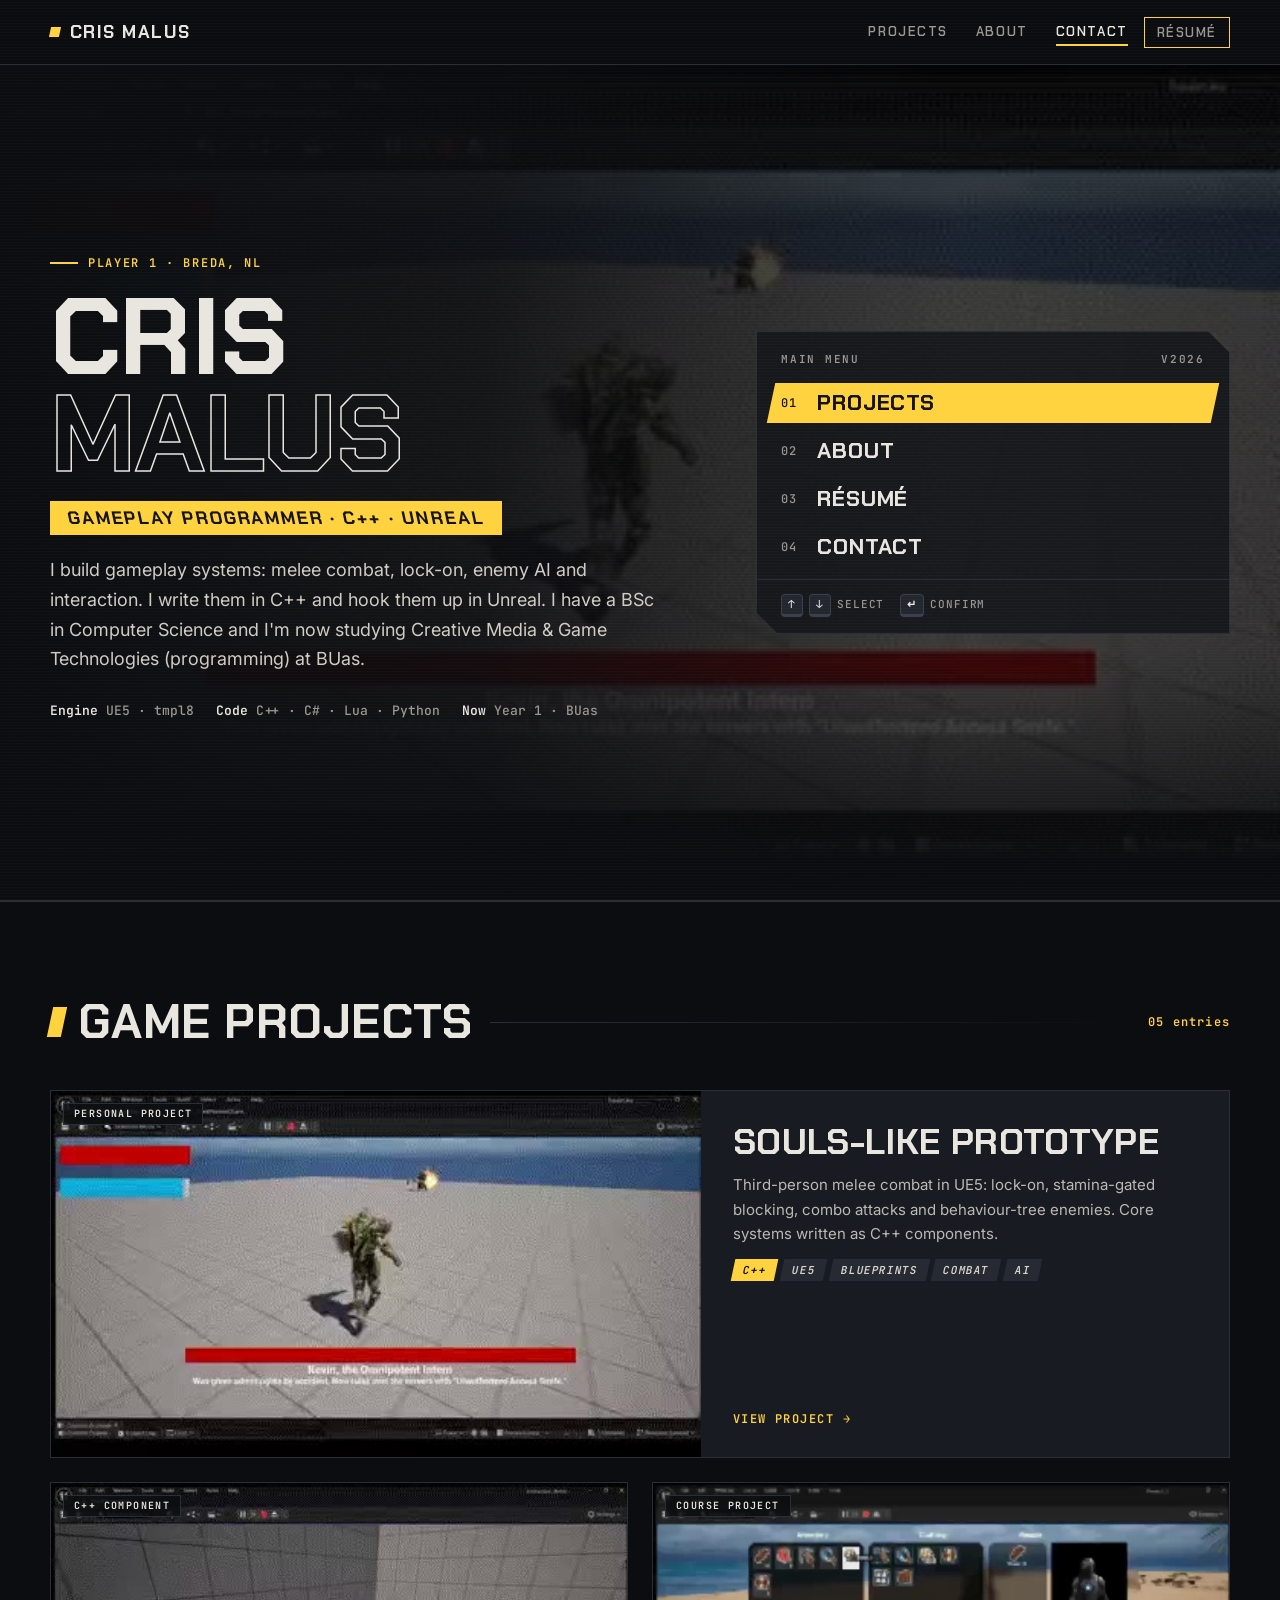
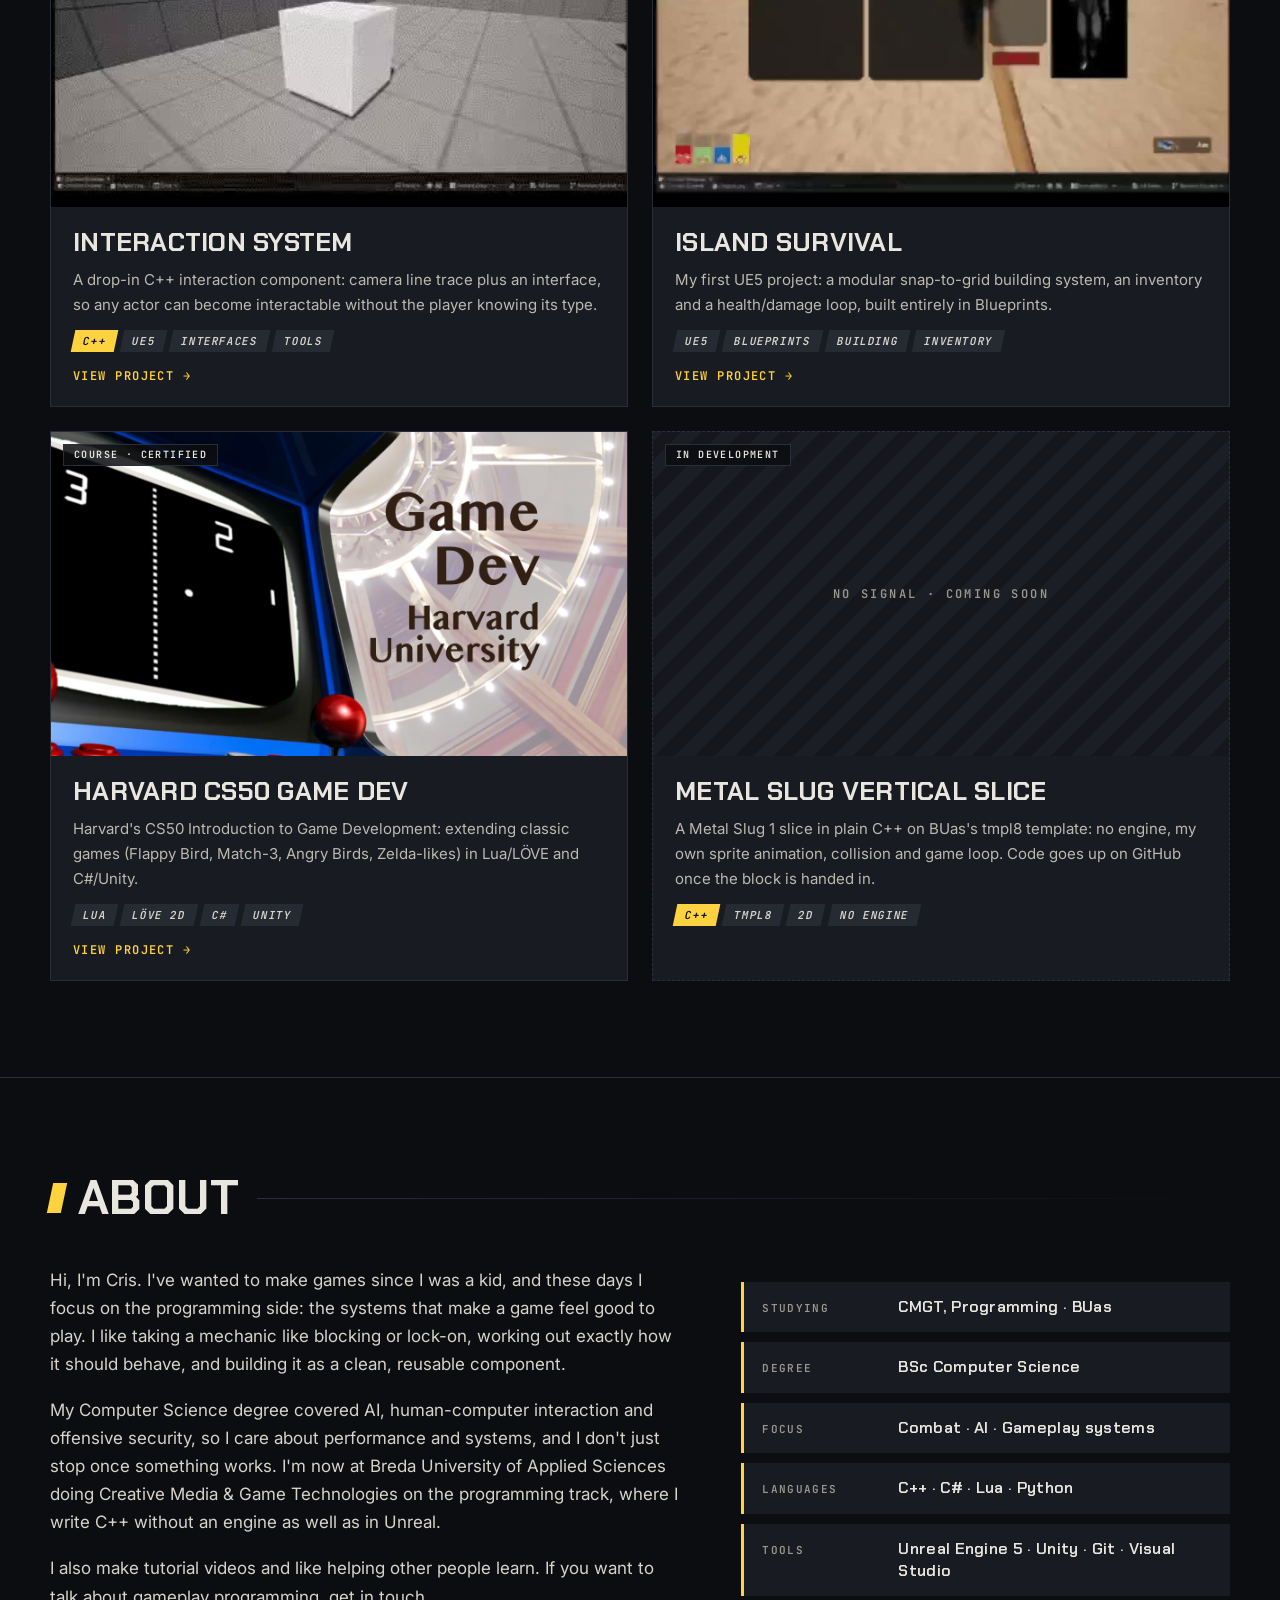
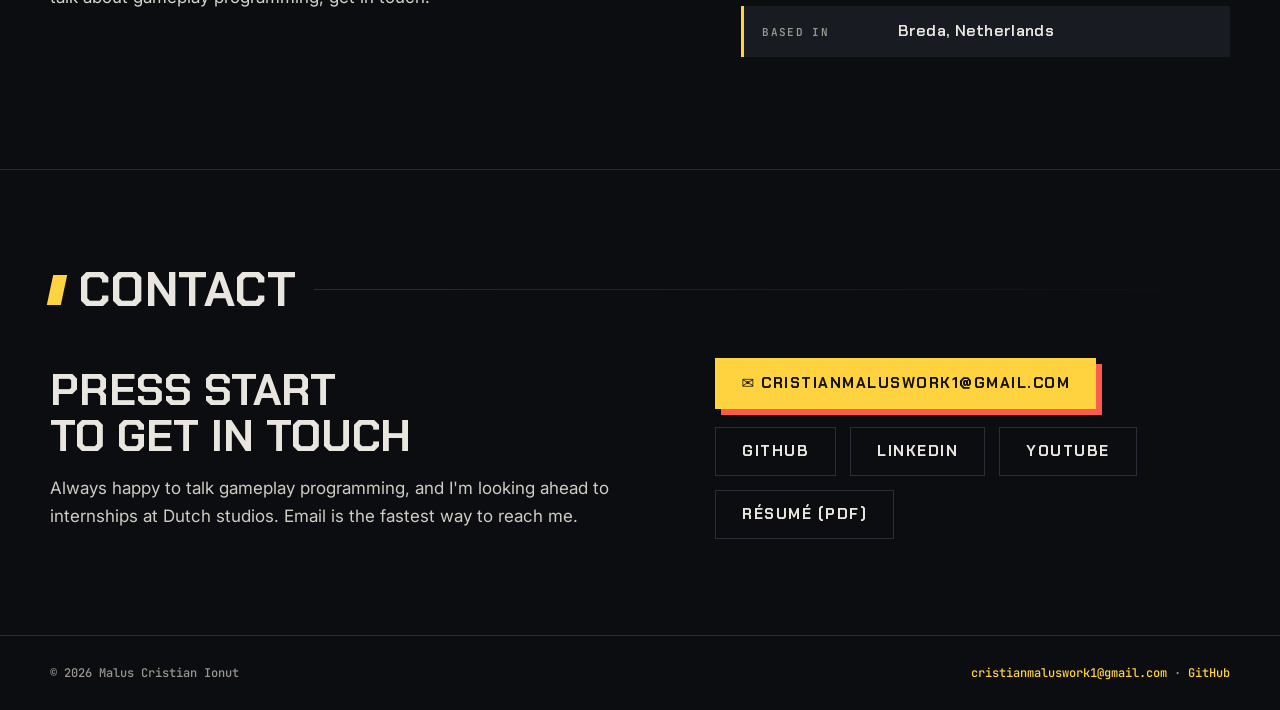
==== index.html @ 6ae480a7 "Publish portfolio site Co-Authored-By: Claude Fable 5.2 <noreply@anthropic.com> Claude-Session: http" ====
<!doctype html>
<html lang="en">
<head>
<meta charset="utf-8">
<meta name="viewport" content="width=device-width, initial-scale=1">
<title>Cris Malus | Gameplay Programmer</title>
<meta name="description" content="Cris Malus: gameplay programmer working in C++ and Unreal Engine. Combat, AI and gameplay systems. Studying Creative Media & Game Technologies at BUas, Breda.">
<meta property="og:title" content="Cris Malus | Gameplay Programmer">
<meta property="og:description" content="Cris Malus: gameplay programmer working in C++ and Unreal Engine. Combat, AI and gameplay systems. Studying Creative Media & Game Technologies at BUas, Breda.">
<meta name="theme-color" content="#0c0d10">
<link rel="preconnect" href="https://fonts.googleapis.com"><link rel="preconnect" href="https://fonts.gstatic.com" crossorigin><link href="https://fonts.googleapis.com/css2?family=Chakra+Petch:wght@500;600;700&family=Inter:wght@400;500;600&family=JetBrains+Mono:wght@400;500;600&display=swap" rel="stylesheet">
<link rel="stylesheet" href="style.css">
</head>
<body class="home">

<header class="nav">
  <div class="wrap">
    <a class="brand" href="index.html"><span class="pip"></span>Cris Malus</a>
    <button class="menu-btn" aria-expanded="false" aria-controls="navlist">Menu</button>
    <ul id="navlist">
      <li><a class="link" href="#projects">Projects</a></li>
      <li><a class="link" href="#about">About</a></li>
      <li><a class="link" href="#contact">Contact</a></li>
      <li><a class="link cv" href="files/Cristian-Malus-CV.pdf" target="_blank" rel="noopener">Résumé</a></li>
    </ul>
  </div>
</header>
<main>
<section class="hero" aria-label="Intro">
  <div class="hero-bg"><video autoplay muted loop playsinline poster="media/souls-combat.jpg"><source src="media/souls-combat.mp4" type="video/mp4"></video></div>
  <div class="wrap">
    <div>
      <span class="eyebrow">Player 1 · Breda, NL</span>
      <h1>Cris<br><span class="out">Malus</span></h1>
      <div class="role"><span>Gameplay Programmer · C++ · Unreal</span></div>
      <p class="lead">I build gameplay systems: melee combat, lock-on, enemy AI and interaction. I write them in C++ and hook them up in Unreal. I have a BSc in Computer Science and I'm now studying Creative Media &amp; Game Technologies (programming) at BUas.</p>
      <div class="meta"><span><b>Engine</b> UE5 · tmpl8</span><span><b>Code</b> C++ · C# · Lua · Python</span><span><b>Now</b> Year 1 · BUas</span></div>
    </div>
    <nav class="menu-panel" aria-label="Main menu">
      <div class="head"><span>Main menu</span><span>v2026</span></div>
      <ol>
        <li><a href="#projects">Projects</a></li>
        <li><a href="#about">About</a></li>
        <li><a href="files/Cristian-Malus-CV.pdf" target="_blank" rel="noopener">Résumé</a></li>
        <li><a href="#contact">Contact</a></li>
      </ol>
      <div class="keys"><span><kbd>↑</kbd><kbd>↓</kbd>Select</span><span><kbd>↵</kbd>Confirm</span></div>
    </nav>
  </div>
</section>

<section id="projects">
  <div class="wrap">
    <div class="sec-head"><h2>Game Projects</h2><span class="rule"></span><span class="tag">05 entries</span></div>
    <div class="grid">
<a class="card feature reveal" href="projects/souls-like.html">
  <div class="media"><span class="badge">Personal project</span><video data-auto muted loop playsinline preload="none" poster="media/souls-combat.jpg" aria-label="Souls-like Prototype gameplay"><source src="media/souls-combat.mp4" type="video/mp4"></video></div>
  <div class="body"><h3>Souls-like Prototype</h3><p>Third-person melee combat in UE5: lock-on, stamina-gated blocking, combo attacks and behaviour-tree enemies. Core systems written as C++ components.</p><ul class="tags"><li class="cpp">C++</li><li class="">UE5</li><li class="">Blueprints</li><li class="">Combat</li><li class="">AI</li></ul><span class="go">View project →</span></div>
</a><a class="card reveal" href="projects/interaction-system.html">
  <div class="media"><span class="badge">C++ component</span><video data-auto muted loop playsinline preload="none" poster="media/interact.jpg" aria-label="Interaction System gameplay"><source src="media/interact.mp4" type="video/mp4"></video></div>
  <div class="body"><h3>Interaction System</h3><p>A drop-in C++ interaction component: camera line trace plus an interface, so any actor can become interactable without the player knowing its type.</p><ul class="tags"><li class="cpp">C++</li><li class="">UE5</li><li class="">Interfaces</li><li class="">Tools</li></ul><span class="go">View project →</span></div>
</a><a class="card reveal" href="projects/island-survival.html">
  <div class="media"><span class="badge">Course project</span><video data-auto muted loop playsinline preload="none" poster="media/island-building.jpg" aria-label="Island Survival gameplay"><source src="media/island-building.mp4" type="video/mp4"></video></div>
  <div class="body"><h3>Island Survival</h3><p>My first UE5 project: a modular snap-to-grid building system, an inventory and a health/damage loop, built entirely in Blueprints.</p><ul class="tags"><li class="">UE5</li><li class="">Blueprints</li><li class="">Building</li><li class="">Inventory</li></ul><span class="go">View project →</span></div>
</a><a class="card reveal" href="projects/cs50g.html">
  <div class="media"><span class="badge">Course · certified</span><img src="media/cs50game.jpg" alt="Harvard CS50 Game Dev" loading="lazy"></div>
  <div class="body"><h3>Harvard CS50 Game Dev</h3><p>Harvard's CS50 Introduction to Game Development: extending classic games (Flappy Bird, Match-3, Angry Birds, Zelda-likes) in Lua/LÖVE and C#/Unity.</p><ul class="tags"><li class="">Lua</li><li class="">LÖVE 2D</li><li class="">C#</li><li class="">Unity</li></ul><span class="go">View project →</span></div>
</a><div class="card wip reveal">
  <div class="media"><span class="badge">In development</span><div class="nosignal">No signal · coming soon</div></div>
  <div class="body"><h3>Metal Slug Vertical Slice</h3><p>A Metal Slug 1 slice in plain C++ on BUas's tmpl8 template: no engine, my own sprite animation, collision and game loop. Code goes up on GitHub once the block is handed in.</p><ul class="tags"><li class="cpp">C++</li><li>tmpl8</li><li>2D</li><li>No engine</li></ul></div>
</div>
    </div>
  </div>
</section>

<section id="about">
  <div class="wrap">
    <div class="sec-head"><h2>About</h2><span class="rule"></span></div>
    <div class="about">
      <div class="reveal">
        <p>Hi, I'm Cris. I've wanted to make games since I was a kid, and these days I focus on the programming side: the systems that make a game feel good to play. I like taking a mechanic like blocking or lock-on, working out exactly how it should behave, and building it as a clean, reusable component.</p>
        <p>My Computer Science degree covered AI, human-computer interaction and offensive security, so I care about performance and systems, and I don't just stop once something works. I'm now at Breda University of Applied Sciences doing Creative Media &amp; Game Technologies on the programming track, where I write C++ without an engine as well as in Unreal.</p>
        <p>I also make tutorial videos and like helping other people learn. If you want to talk about gameplay programming, get in touch.</p>
      </div>
      <dl class="stats reveal">
        <div class="stat"><dt>Studying</dt><dd>CMGT, Programming · BUas</dd></div>
        <div class="stat"><dt>Degree</dt><dd>BSc Computer Science</dd></div>
        <div class="stat"><dt>Focus</dt><dd>Combat · AI · Gameplay systems</dd></div>
        <div class="stat"><dt>Languages</dt><dd>C++ · C# · Lua · Python</dd></div>
        <div class="stat"><dt>Tools</dt><dd>Unreal Engine 5 · Unity · Git · Visual Studio</dd></div>
        <div class="stat"><dt>Based in</dt><dd>Breda, Netherlands</dd></div>
      </dl>
    </div>
  </div>
</section>

<section id="contact">
  <div class="wrap">
    <div class="sec-head"><h2>Contact</h2><span class="rule"></span></div>
    <div class="contact reveal">
      <div>
        <h3>Press start<br>to get in touch</h3>
        <p>Always happy to talk gameplay programming, and I'm looking ahead to internships at Dutch studios. Email is the fastest way to reach me.</p>
      </div>
      <div>
        <a class="btn mail" href="mailto:cristianmaluswork1@gmail.com">✉ cristianmaluswork1@gmail.com</a>
        <div class="links">
          <a class="btn ghost" href="https://github.com/xtr3mem8" target="_blank" rel="noopener">GitHub</a>
          <a class="btn ghost" href="https://www.linkedin.com/in/malus-cristian" target="_blank" rel="noopener">LinkedIn</a>
          <a class="btn ghost" href="https://www.youtube.com/watch?v=rbKVEbena0s&list=PLCuQlNwaqH6VEkjm8QHpthL2kWzacf-Vn" target="_blank" rel="noopener">YouTube</a>
          <a class="btn ghost" href="files/Cristian-Malus-CV.pdf" target="_blank" rel="noopener">Résumé (PDF)</a>
        </div>
      </div>
    </div>
  </div>
</section>
</main>

<footer>
  <div class="wrap">
    <span>© 2026 Malus Cristian Ionut</span>
    <span><a href="mailto:cristianmaluswork1@gmail.com">cristianmaluswork1@gmail.com</a> · <a href="https://github.com/xtr3mem8" target="_blank" rel="noopener">GitHub</a></span>
  </div>
</footer>
<script src="main.js"></script>
</body>
</html>
---- style.css ----
/* =========================================================
   Cris Malus — Portfolio
   Game-UI style. All colours live in :root.
   ========================================================= */
:root {
  --bg: #0c0d10;
  --bg-2: #13151a;
  --panel: #181b22;
  --line: #2a2e38;
  --text: #e9e6df;
  --muted: #9a978f;
  --accent: #ffd23f;      /* HUD yellow */
  --accent-ink: #14120a;
  --hot: #ff5a4e;         /* coral */
  --cool: #6fd3ff;
  --display: "Chakra Petch", "Rajdhani", system-ui, sans-serif;
  --body: "Inter", system-ui, -apple-system, "Segoe UI", sans-serif;
  --mono: "JetBrains Mono", ui-monospace, Consolas, monospace;
  --maxw: 1180px;
  --skew: -12deg;
}

*, *::before, *::after { box-sizing: border-box; }
html { scroll-behavior: smooth; scroll-padding-top: 80px; }
body {
  margin: 0;
  background: var(--bg);
  color: var(--text);
  font: 16px/1.65 var(--body);
  -webkit-font-smoothing: antialiased;
  overflow-x: hidden;
}
/* faint scanlines over everything */
body::after {
  content: ""; position: fixed; inset: 0; pointer-events: none; z-index: 100;
  background: repeating-linear-gradient(0deg, rgba(255,255,255,.018) 0 1px, transparent 1px 3px);
}
img, video { max-width: 100%; display: block; }
a { color: var(--accent); text-decoration: none; }
a:hover { text-decoration: underline; }
::selection { background: var(--accent); color: var(--accent-ink); }
:focus-visible { outline: 2px solid var(--accent); outline-offset: 3px; }

.wrap { width: min(var(--maxw), 100% - 32px); margin-inline: auto; }

/* ---------- NAV ---------- */
.nav {
  position: sticky; top: 0; z-index: 50;
  background: rgba(12,13,16,.82);
  backdrop-filter: blur(10px);
  border-bottom: 1px solid var(--line);
}
.nav .wrap { display: flex; align-items: center; justify-content: space-between; height: 64px; gap: 16px; }
.brand {
  font: 700 18px/1 var(--display); letter-spacing: .08em; text-transform: uppercase; color: var(--text);
  display: flex; align-items: center; gap: 10px;
}
.brand:hover { text-decoration: none; }
.brand .pip { width: 10px; height: 10px; background: var(--accent); transform: skewX(var(--skew)); }
.nav ul { list-style: none; display: flex; gap: 4px; margin: 0; padding: 0; }
.nav a.link {
  display: block; padding: 8px 12px; color: var(--muted);
  font: 600 13px/1 var(--display); letter-spacing: .12em; text-transform: uppercase;
  position: relative;
}
.nav a.link:hover, .nav a.link.active { color: var(--text); text-decoration: none; }
.nav a.link.active::after {
  content: ""; position: absolute; left: 12px; right: 12px; bottom: 0; height: 2px; background: var(--accent);
}
.nav .cv {
  border: 1px solid var(--accent); color: var(--accent);
}
.nav .cv:hover { background: var(--accent); color: var(--accent-ink) !important; }
.menu-btn { display: none; background: none; border: 1px solid var(--line); color: var(--text); padding: 8px 10px; font: 600 12px var(--display); letter-spacing: .1em; }

/* ---------- HERO ---------- */
.hero { position: relative; min-height: calc(100svh - 64px); display: grid; align-items: center; overflow: hidden; border-bottom: 1px solid var(--line); }
.hero-bg { position: absolute; inset: 0; z-index: 0; }
.hero-bg video, .hero-bg img { width: 100%; height: 100%; object-fit: cover; filter: saturate(.8) brightness(.45); }
.hero-bg::after {
  content: ""; position: absolute; inset: 0;
  background:
    linear-gradient(90deg, var(--bg) 0%, rgba(12,13,16,.85) 38%, rgba(12,13,16,.2) 75%),
    linear-gradient(0deg, var(--bg) 0%, transparent 30%);
}
.hero .wrap { position: relative; z-index: 1; display: grid; grid-template-columns: 1.25fr .9fr; gap: 48px; align-items: center; padding-block: 64px; }

.eyebrow {
  display: inline-flex; align-items: center; gap: 10px;
  font: 600 12px/1 var(--mono); letter-spacing: .14em; text-transform: uppercase; color: var(--accent);
}
.eyebrow::before { content: ""; width: 28px; height: 2px; background: var(--accent); }

.hero h1 {
  font: 700 clamp(48px, 8.5vw, 108px)/.9 var(--display);
  text-transform: uppercase; letter-spacing: -.01em;
  margin: 18px 0 18px;
}
.hero h1 .out { color: transparent; -webkit-text-stroke: 1.5px var(--text); }
.hero .role {
  display: inline-block; padding: 8px 18px; margin-bottom: 20px;
  background: var(--accent); color: var(--accent-ink);
  font: 700 clamp(14px, 1.6vw, 18px)/1 var(--display); letter-spacing: .1em; text-transform: uppercase;
  transform: skewX(var(--skew));
}
.hero .role span { display: inline-block; transform: skewX(12deg); }
.hero p.lead { font-size: 18px; max-width: 34em; color: #cfccc4; margin: 0 0 28px; }
.hero .meta { display: flex; flex-wrap: wrap; gap: 8px 22px; font: 500 13px/1.4 var(--mono); color: var(--muted); }
.hero .meta b { color: var(--text); font-weight: 600; }

/* console menu */
.menu-panel {
  background: rgba(19,21,26,.86); border: 1px solid var(--line);
  padding: 22px 0 16px; position: relative;
  clip-path: polygon(0 0, calc(100% - 22px) 0, 100% 22px, 100% 100%, 22px 100%, 0 calc(100% - 22px));
}
.menu-panel .head { padding: 0 24px 14px; font: 600 11px/1 var(--mono); letter-spacing: .16em; color: var(--muted); text-transform: uppercase; display: flex; justify-content: space-between; }
.menu-panel ol { list-style: none; margin: 0; padding: 0; counter-reset: m; }
.menu-panel li a {
  display: flex; align-items: center; gap: 14px; position: relative;
  padding: 13px 24px; color: var(--text);
  font: 700 22px/1 var(--display); text-transform: uppercase; letter-spacing: .04em;
  isolation: isolate;
}
.menu-panel li a::before {
  counter-increment: m; content: "0" counter(m);
  font: 500 12px/1 var(--mono); color: var(--muted); width: 22px;
}
.menu-panel li a::after {
  content: ""; position: absolute; z-index: -1; inset: 4px 14px;
  background: var(--accent); transform: skewX(var(--skew)) scaleX(0); transform-origin: left;
  transition: transform .18s ease-out;
}
.menu-panel li a:hover, .menu-panel li a.sel { color: var(--accent-ink); text-decoration: none; }
.menu-panel li a:hover::before, .menu-panel li a.sel::before { color: var(--accent-ink); }
.menu-panel li a:hover::after, .menu-panel li a.sel::after { transform: skewX(var(--skew)) scaleX(1); }
.menu-panel .keys { display: flex; gap: 16px; padding: 14px 24px 0; margin-top: 8px; border-top: 1px solid var(--line); font: 500 11px/1 var(--mono); color: var(--muted); text-transform: uppercase; letter-spacing: .08em; }
kbd {
  display: inline-block; min-width: 22px; padding: 4px 6px; margin-right: 6px; text-align: center;
  background: #22262f; border: 1px solid #3a3f4b; border-bottom-width: 3px; border-radius: 4px;
  font: 600 11px/1 var(--mono); color: var(--text);
}

/* ---------- SECTIONS ---------- */
section { padding: 96px 0; }
section + section { border-top: 1px solid var(--line); }
.sec-head { display: flex; align-items: center; gap: 18px; margin-bottom: 44px; }
.sec-head .tag { font: 600 12px/1 var(--mono); color: var(--accent); letter-spacing: .1em; }
.sec-head h2 {
  margin: 0; font: 700 clamp(30px, 4.4vw, 48px)/1 var(--display); text-transform: uppercase; letter-spacing: .01em;
  display: flex; align-items: center; gap: 14px;
}
.sec-head h2::before { content: ""; width: 14px; height: 30px; background: var(--accent); transform: skewX(var(--skew)); flex: none; }
.sec-head .rule { flex: 1; height: 1px; background: linear-gradient(90deg, var(--line), transparent); }

/* ---------- ABOUT ---------- */
.about { display: grid; grid-template-columns: 1.3fr 1fr; gap: 56px; }
.about p { margin: 0 0 18px; color: #d6d3cb; font-size: 17px; }
.stats { display: grid; gap: 10px; align-content: start; }
.stat {
  display: grid; grid-template-columns: 120px 1fr; gap: 16px; align-items: baseline;
  padding: 14px 18px; background: var(--panel); border-left: 3px solid var(--accent);
}
.stat dt { font: 600 11px/1.4 var(--mono); color: var(--muted); text-transform: uppercase; letter-spacing: .12em; }
.stat dd { margin: 0; font: 600 16px/1.4 var(--display); letter-spacing: .02em; }

/* ---------- TAGS ---------- */
.tags { display: flex; flex-wrap: wrap; gap: 6px; padding: 0; margin: 0; list-style: none; }
.tags li {
  padding: 4px 10px; background: #262a33; color: #d7d4cc;
  font: 600 11px/1.3 var(--mono); letter-spacing: .06em; text-transform: uppercase;
  transform: skewX(var(--skew));
}
.tags li.cpp { background: var(--accent); color: var(--accent-ink); }

/* ---------- PROJECT CARDS ---------- */
.grid { display: grid; grid-template-columns: repeat(2, 1fr); gap: 24px; }
.card {
  position: relative; display: flex; flex-direction: column;
  background: var(--panel); border: 1px solid var(--line); color: var(--text);
  transition: transform .2s ease, border-color .2s ease, box-shadow .2s ease;
}
.card:hover { text-decoration: none; transform: translateY(-4px); border-color: #454b58; box-shadow: 0 18px 40px -18px rgba(0,0,0,.8); }
.card::before {
  content: ""; position: absolute; top: -1px; left: -1px; right: -1px; height: 3px; z-index: 2;
  background: var(--accent); transform: scaleX(0); transform-origin: left; transition: transform .3s ease;
}
.card:hover::before { transform: scaleX(1); }
.card .media { aspect-ratio: 16/9; overflow: hidden; background: #0a0b0e; position: relative; }
.card .media video, .card .media img { width: 100%; height: 100%; object-fit: cover; transition: transform .5s ease; }
.card:hover .media video, .card:hover .media img { transform: scale(1.04); }
.card .badge {
  position: absolute; top: 12px; left: 12px; z-index: 1;
  padding: 5px 10px; background: rgba(12,13,16,.85); border: 1px solid var(--line);
  font: 600 10px/1 var(--mono); letter-spacing: .14em; text-transform: uppercase; color: var(--text);
}
.card .body { padding: 22px 22px 24px; display: flex; flex-direction: column; gap: 12px; flex: 1; }
.card h3 { margin: 0; font: 700 26px/1.05 var(--display); text-transform: uppercase; letter-spacing: .01em; }
.card p { margin: 0; color: #bcb9b1; font-size: 15px; }
.card .go { margin-top: auto; padding-top: 6px; font: 600 12px/1 var(--mono); letter-spacing: .12em; text-transform: uppercase; color: var(--accent); }
.card.feature { grid-column: 1 / -1; flex-direction: row; }
.card.feature .media { flex: 1.4; aspect-ratio: auto; min-height: 340px; }
.card.feature .body { flex: 1; padding: 32px; }
.card.feature h3 { font-size: 36px; }

.card.wip { border-style: dashed; }
.nosignal {
  width: 100%; height: 100%; display: grid; place-items: center;
  background: repeating-linear-gradient(-45deg, #15171c 0 14px, #1b1e24 14px 28px);
  font: 600 12px/1 var(--mono); letter-spacing: .2em; color: var(--muted); text-transform: uppercase;
}

/* ---------- CONTACT ---------- */
.contact { display: grid; grid-template-columns: 1.2fr 1fr; gap: 48px; align-items: center; }
.contact h3 { font: 700 clamp(28px, 4vw, 44px)/1.05 var(--display); text-transform: uppercase; margin: 0 0 14px; }
.contact p { color: #cfccc4; margin: 0; font-size: 17px; }
.contact > div { min-width: 0; }
.btn.mail { max-width: 100%; overflow-wrap: anywhere; line-height: 1.3; }
.btn {
  display: inline-flex; align-items: center; gap: 10px;
  padding: 16px 26px; background: var(--accent); color: var(--accent-ink);
  font: 700 15px/1 var(--display); letter-spacing: .1em; text-transform: uppercase;
  box-shadow: 6px 6px 0 var(--hot); transition: transform .1s ease, box-shadow .1s ease;
}
.btn:hover { text-decoration: none; transform: translate(-2px,-2px); box-shadow: 8px 8px 0 var(--hot); }
.btn:active { transform: translate(4px,4px); box-shadow: 2px 2px 0 var(--hot); }
.btn.ghost { background: transparent; color: var(--text); border: 1px solid var(--line); box-shadow: none; }
.btn.ghost:hover { border-color: var(--accent); color: var(--accent); }
.links { display: flex; flex-wrap: wrap; gap: 14px; margin-top: 18px; }

footer { border-top: 1px solid var(--line); padding: 28px 0; color: var(--muted); font: 500 12px/1.5 var(--mono); }
footer .wrap { display: flex; justify-content: space-between; gap: 16px; flex-wrap: wrap; }

/* ---------- PROJECT PAGES ---------- */
.p-hero { padding: 56px 0 40px; border-bottom: 1px solid var(--line); }
.back { font: 600 12px/1 var(--mono); letter-spacing: .12em; text-transform: uppercase; color: var(--muted); }
.back:hover { color: var(--accent); text-decoration: none; }
.p-hero h1 { font: 700 clamp(40px, 7vw, 84px)/.95 var(--display); text-transform: uppercase; margin: 20px 0 16px; }
.p-hero .lead { font-size: 18px; color: #d0cdc5; max-width: 46em; margin: 0 0 28px; }
.specs { display: grid; grid-template-columns: repeat(4, 1fr); gap: 1px; background: var(--line); border: 1px solid var(--line); }
.specs div { background: var(--panel); padding: 14px 18px; }
.specs dt { font: 600 10px/1.4 var(--mono); letter-spacing: .14em; text-transform: uppercase; color: var(--muted); }
.specs dd { margin: 4px 0 0; font: 600 16px/1.3 var(--display); }

.trailer { margin-top: 36px; aspect-ratio: 16/9; background: #000; border: 1px solid var(--line); }
.trailer iframe { width: 100%; height: 100%; border: 0; display: block; }

.feature-block { padding: 64px 0; border-bottom: 1px solid var(--line); }
.feature-block:last-of-type { border-bottom: 0; }
.feature-block .top { display: grid; grid-template-columns: 1fr 1.25fr; gap: 40px; align-items: start; }
.feature-block h2 { font: 700 30px/1.05 var(--display); text-transform: uppercase; margin: 8px 0 14px; }
.feature-block .idx { font: 600 12px/1 var(--mono); color: var(--accent); letter-spacing: .12em; }
.feature-block p { color: #cfccc4; margin: 0 0 14px; }
.frame { border: 1px solid var(--line); background: #08090b; position: relative; }
.frame .cap {
  position: absolute; left: 0; bottom: 0; padding: 5px 10px; background: rgba(12,13,16,.85);
  font: 600 10px/1 var(--mono); letter-spacing: .12em; text-transform: uppercase; color: var(--muted);
}
.shots { display: grid; grid-template-columns: repeat(auto-fill, minmax(260px, 1fr)); gap: 16px; margin-top: 24px; max-width: 900px; }
.shots a { display: block; }
.shots img { width: 100%; aspect-ratio: 16/10; object-fit: cover; border: 1px solid var(--line); transition: border-color .2s; }
.shots a:hover img { border-color: var(--accent); }

details.code { margin-top: 24px; border: 1px solid var(--line); background: #0e1014; }
details.code summary {
  cursor: pointer; list-style: none; display: flex; align-items: center; justify-content: space-between; gap: 12px;
  padding: 12px 16px; font: 600 13px/1 var(--mono); color: var(--text); background: #161920;
}
details.code summary::-webkit-details-marker { display: none; }
details.code summary .file::before { content: "▸ "; color: var(--accent); }
details.code[open] summary .file::before { content: "▾ "; }
details.code summary .lang { font-size: 10px; letter-spacing: .14em; padding: 4px 8px; background: var(--accent); color: var(--accent-ink); }
details.code pre { margin: 0; padding: 18px 20px; overflow: auto; max-height: 560px; font: 13px/1.6 var(--mono); color: #d8dce4; tab-size: 4; }
.tok-c { color: #6b7385; font-style: italic; }
.tok-s { color: #a8e07a; }
.tok-k { color: var(--hot); }
.tok-t { color: var(--cool); }
.tok-p { color: #c79bff; }
.tok-n { color: #ffb86b; }

.lessons { background: var(--panel); border-left: 3px solid var(--accent); padding: 28px 32px; margin: 64px 0; }
.lessons h2 { font: 700 24px/1 var(--display); text-transform: uppercase; margin: 0 0 12px; }
.lessons p { margin: 0; color: #cfccc4; }

.next { display: flex; justify-content: space-between; gap: 16px; padding: 40px 0 72px; }

/* lightbox */
.lb { position: fixed; inset: 0; z-index: 200; background: rgba(0,0,0,.9); display: none; place-items: center; padding: 24px; cursor: zoom-out; }
.lb.on { display: grid; }
.lb img { max-height: 90vh; width: auto; border: 1px solid var(--line); }

/* ---------- BOOT ANIMATION (index only, once) ---------- */
@media (prefers-reduced-motion: no-preference) {
  .boot .hero h1 { animation: slam .5s cubic-bezier(.2,1.4,.4,1) both; }
  .boot .hero .role { animation: fadeUp .4s .25s both; }
  .boot .hero p.lead, .boot .hero .meta { animation: fadeUp .4s .35s both; }
  .boot .menu-panel { animation: expand .45s .3s cubic-bezier(.2,.9,.3,1) both; }
  .boot .menu-panel li { animation: fadeRight .3s both; }
  .boot .menu-panel li:nth-child(1) { animation-delay: .55s; }
  .boot .menu-panel li:nth-child(2) { animation-delay: .62s; }
  .boot .menu-panel li:nth-child(3) { animation-delay: .69s; }
  .boot .menu-panel li:nth-child(4) { animation-delay: .76s; }
  .reveal { opacity: 0; transform: translateY(18px); transition: opacity .6s ease, transform .6s ease; }
  .reveal.in { opacity: 1; transform: none; }
}
@keyframes slam { from { opacity: 0; transform: scale(1.25); letter-spacing: .1em; } to { opacity: 1; transform: none; } }
@keyframes fadeUp { from { opacity: 0; transform: translateY(12px); } to { opacity: 1; transform: none; } }
@keyframes fadeRight { from { opacity: 0; transform: translateX(-14px); } to { opacity: 1; transform: none; } }
@keyframes expand { from { opacity: 0; transform: scaleY(.1); } to { opacity: 1; transform: none; } }

/* ---------- RESPONSIVE ---------- */
@media (max-width: 900px) {
  .hero .wrap, .about, .contact, .feature-block .top { grid-template-columns: 1fr; }
  .grid { grid-template-columns: 1fr; }
  .card.feature { flex-direction: column; }
  .card.feature .media { min-height: 0; aspect-ratio: 16/9; }
  .specs { grid-template-columns: repeat(2, 1fr); }
  section { padding: 72px 0; }
}
@media (max-width: 720px) {
  .menu-btn { display: block; }
  .nav ul { display: none; position: absolute; top: 64px; left: 0; right: 0; flex-direction: column; background: var(--bg-2); border-bottom: 1px solid var(--line); padding: 8px 16px 16px; }
  .nav ul.open { display: flex; }
  .nav a.link { padding: 12px 4px; }
  .menu-panel .keys { display: none; }
  .stat { grid-template-columns: 1fr; gap: 4px; }
  .next { flex-direction: column; }
  .hero .role { transform: none; font-size: 13px; }
  .hero .role span { transform: none; }
  .hero h1 { font-size: 64px; }
  .btn.mail { font-size: 12px; padding: 14px 16px; letter-spacing: .04em; }
}
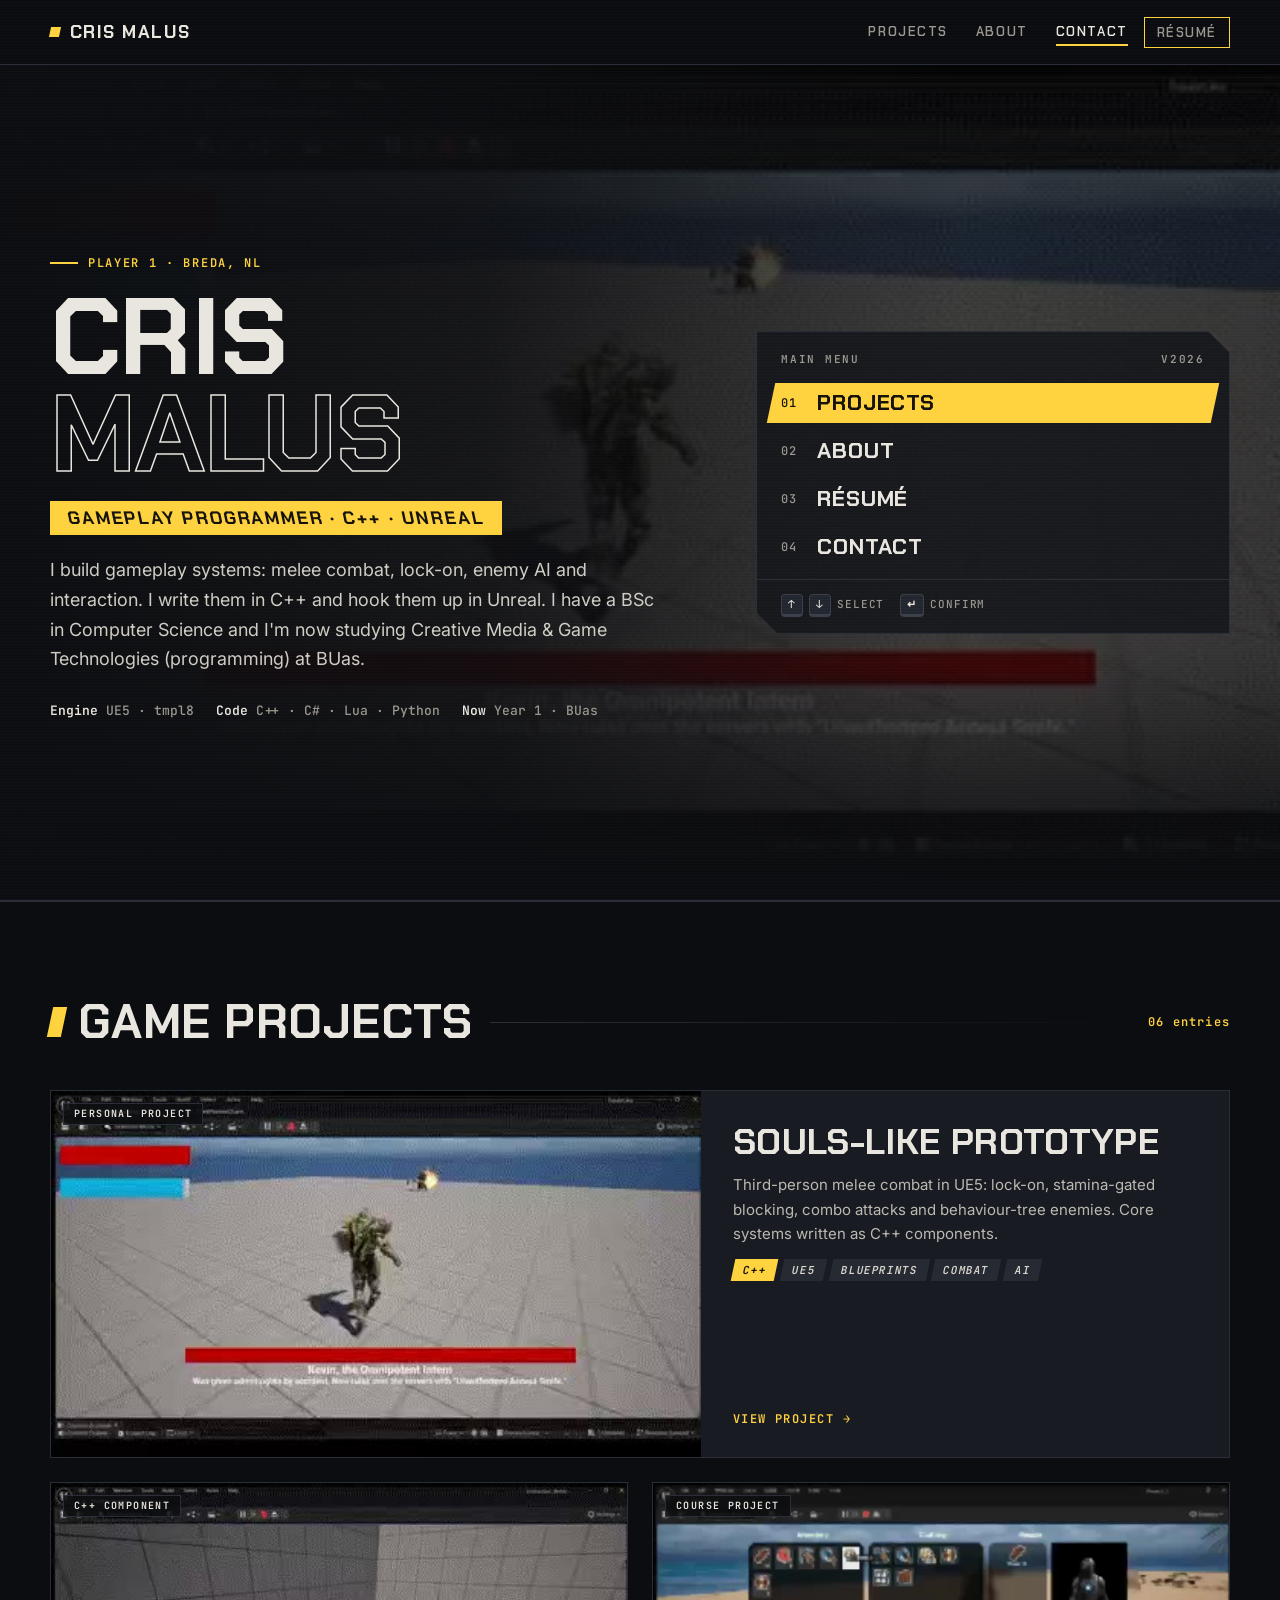
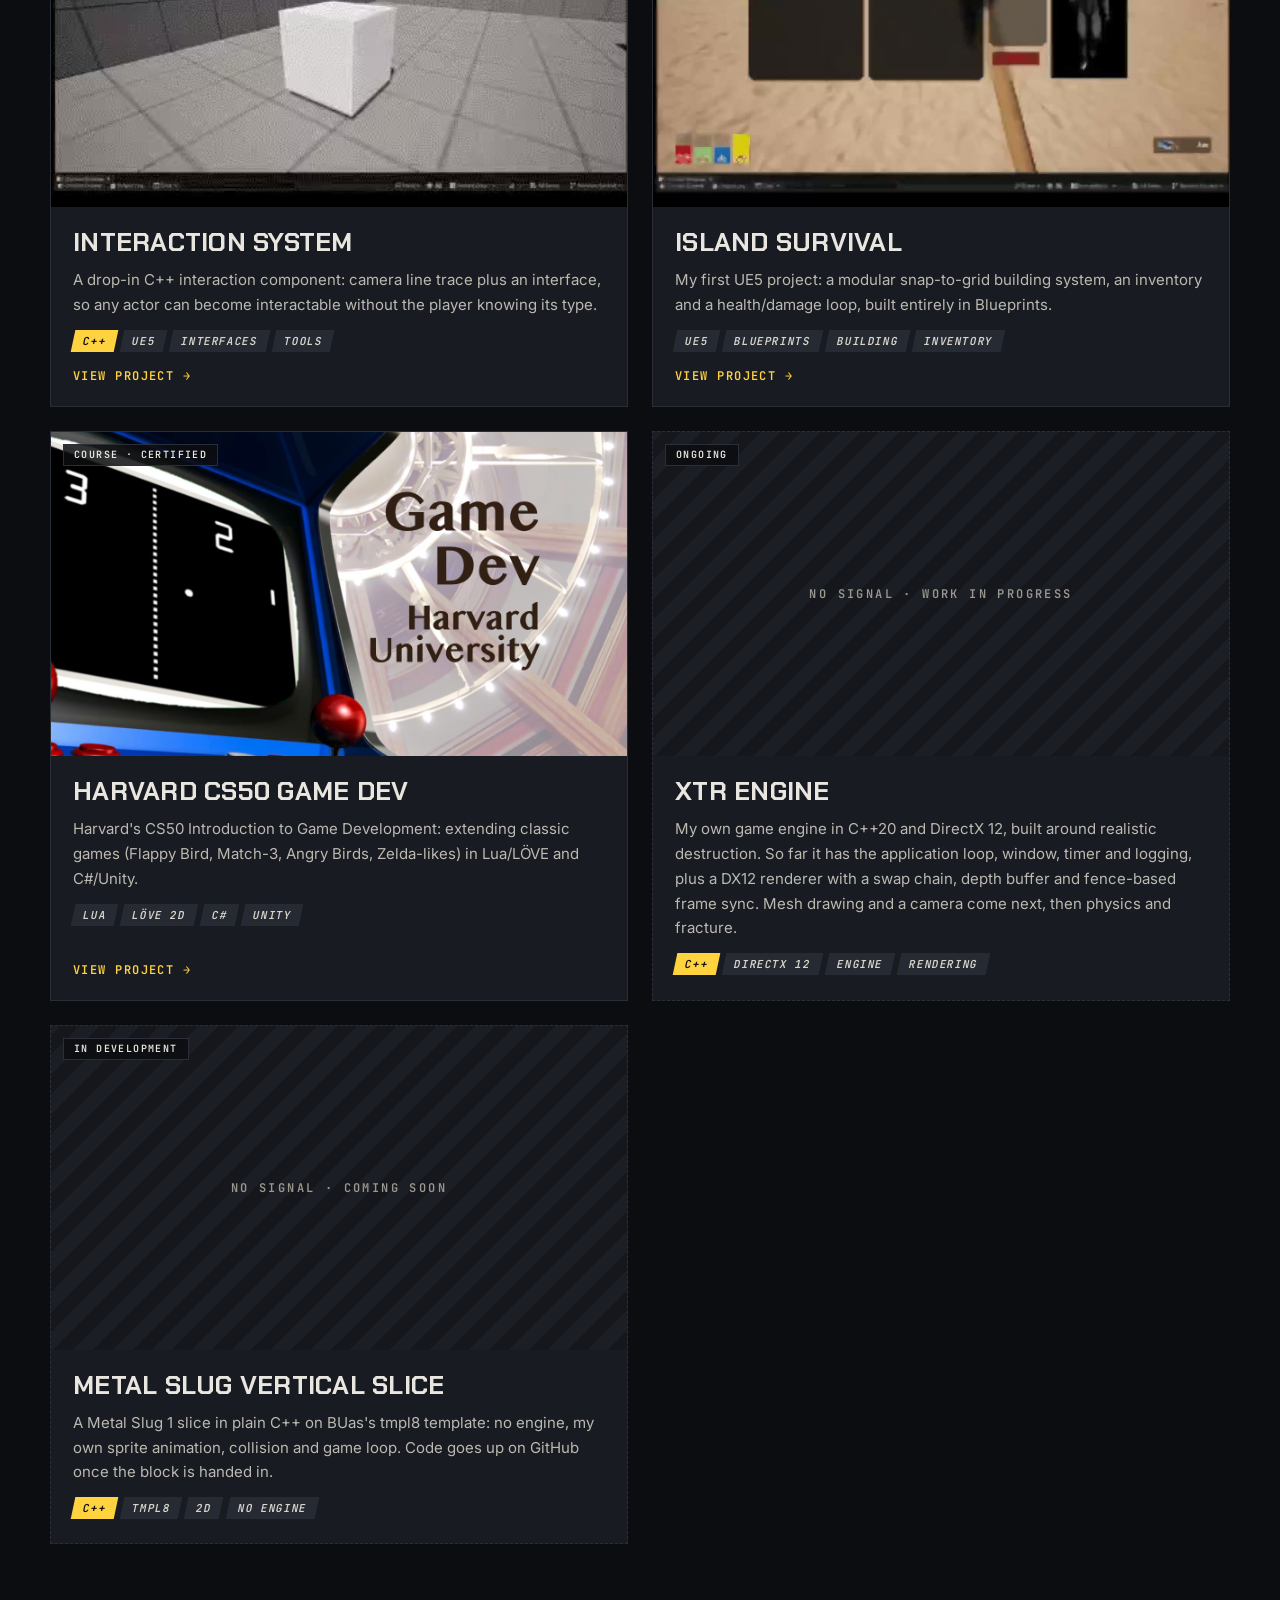
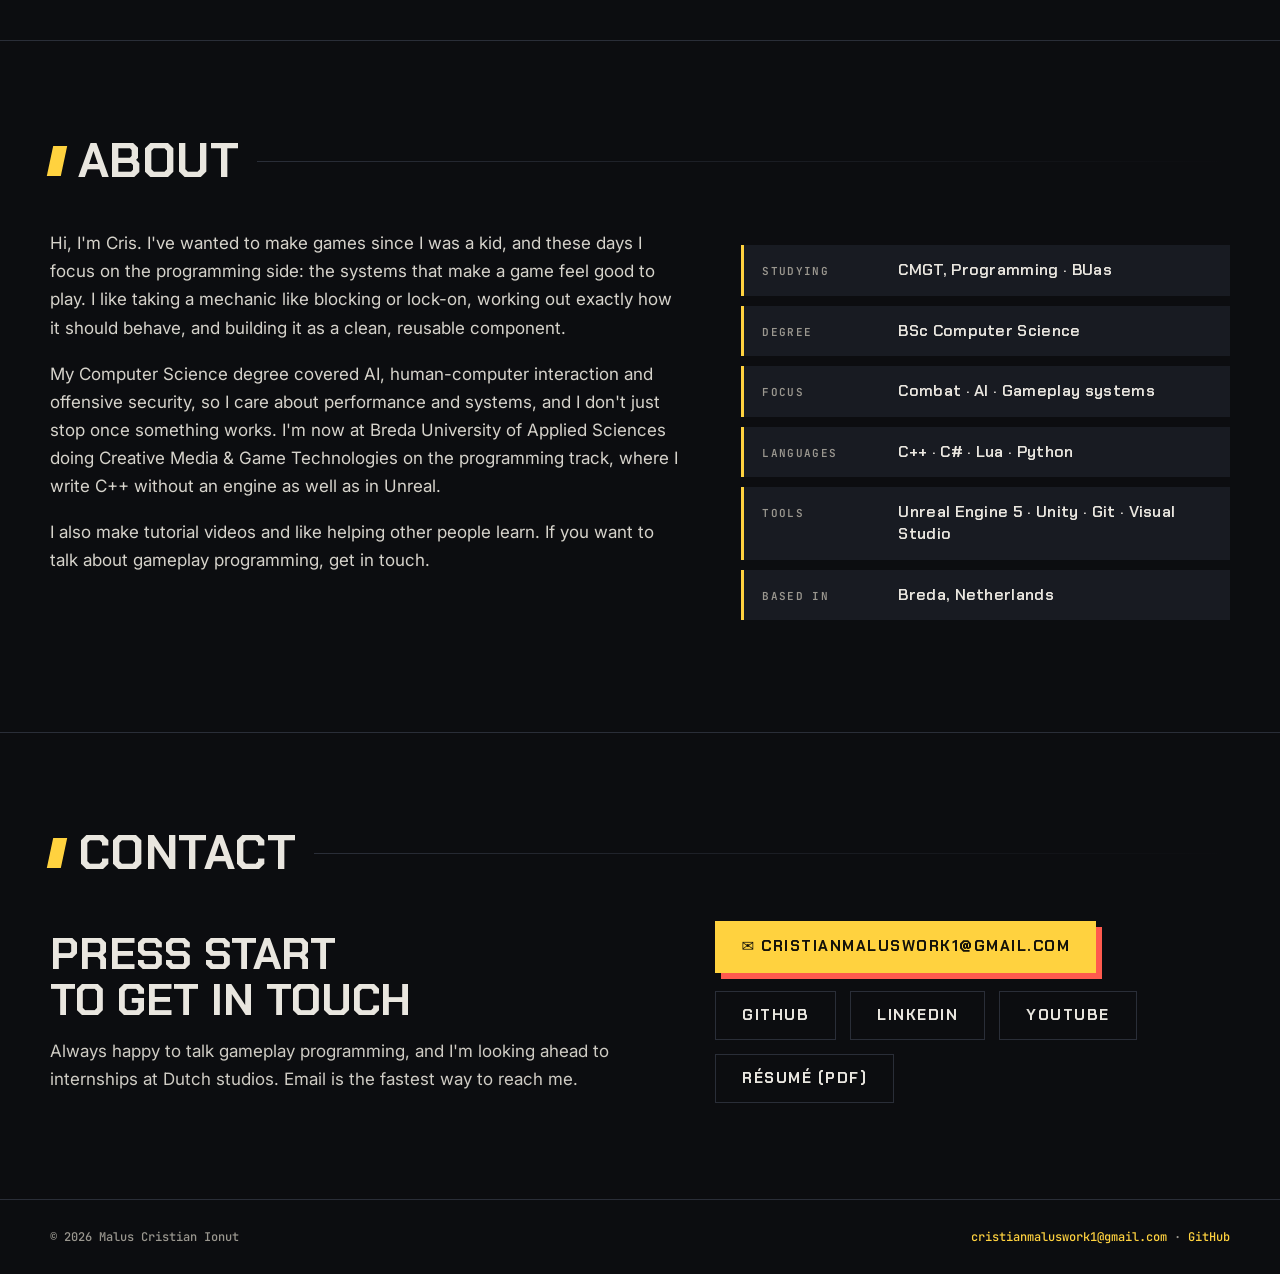
==== commit f8ed1748: "Add XTR Engine card (ongoing) Co-Authored-By: Claude Fable 5.2 <noreply@anthropic.com> Claude-Sessio" ====
--- a/index.html
+++ b/index.html
@@ -51,7 +51,7 @@
 
 <section id="projects">
   <div class="wrap">
-    <div class="sec-head"><h2>Game Projects</h2><span class="rule"></span><span class="tag">05 entries</span></div>
+    <div class="sec-head"><h2>Game Projects</h2><span class="rule"></span><span class="tag">06 entries</span></div>
     <div class="grid">
 <a class="card feature reveal" href="projects/souls-like.html">
   <div class="media"><span class="badge">Personal project</span><video data-auto muted loop playsinline preload="none" poster="media/souls-combat.jpg" aria-label="Souls-like Prototype gameplay"><source src="media/souls-combat.mp4" type="video/mp4"></video></div>
@@ -66,6 +66,9 @@
   <div class="media"><span class="badge">Course · certified</span><img src="media/cs50game.jpg" alt="Harvard CS50 Game Dev" loading="lazy"></div>
   <div class="body"><h3>Harvard CS50 Game Dev</h3><p>Harvard's CS50 Introduction to Game Development: extending classic games (Flappy Bird, Match-3, Angry Birds, Zelda-likes) in Lua/LÖVE and C#/Unity.</p><ul class="tags"><li class="">Lua</li><li class="">LÖVE 2D</li><li class="">C#</li><li class="">Unity</li></ul><span class="go">View project →</span></div>
 </a><div class="card wip reveal">
+  <div class="media"><span class="badge">Ongoing</span><div class="nosignal">No signal · work in progress</div></div>
+  <div class="body"><h3>XTR Engine</h3><p>My own game engine in C++20 and DirectX 12, built around realistic destruction. So far it has the application loop, window, timer and logging, plus a DX12 renderer with a swap chain, depth buffer and fence-based frame sync. Mesh drawing and a camera come next, then physics and fracture.</p><ul class="tags"><li class="cpp">C++</li><li>DirectX 12</li><li>Engine</li><li>Rendering</li></ul></div>
+</div><div class="card wip reveal">
   <div class="media"><span class="badge">In development</span><div class="nosignal">No signal · coming soon</div></div>
   <div class="body"><h3>Metal Slug Vertical Slice</h3><p>A Metal Slug 1 slice in plain C++ on BUas's tmpl8 template: no engine, my own sprite animation, collision and game loop. Code goes up on GitHub once the block is handed in.</p><ul class="tags"><li class="cpp">C++</li><li>tmpl8</li><li>2D</li><li>No engine</li></ul></div>
 </div>
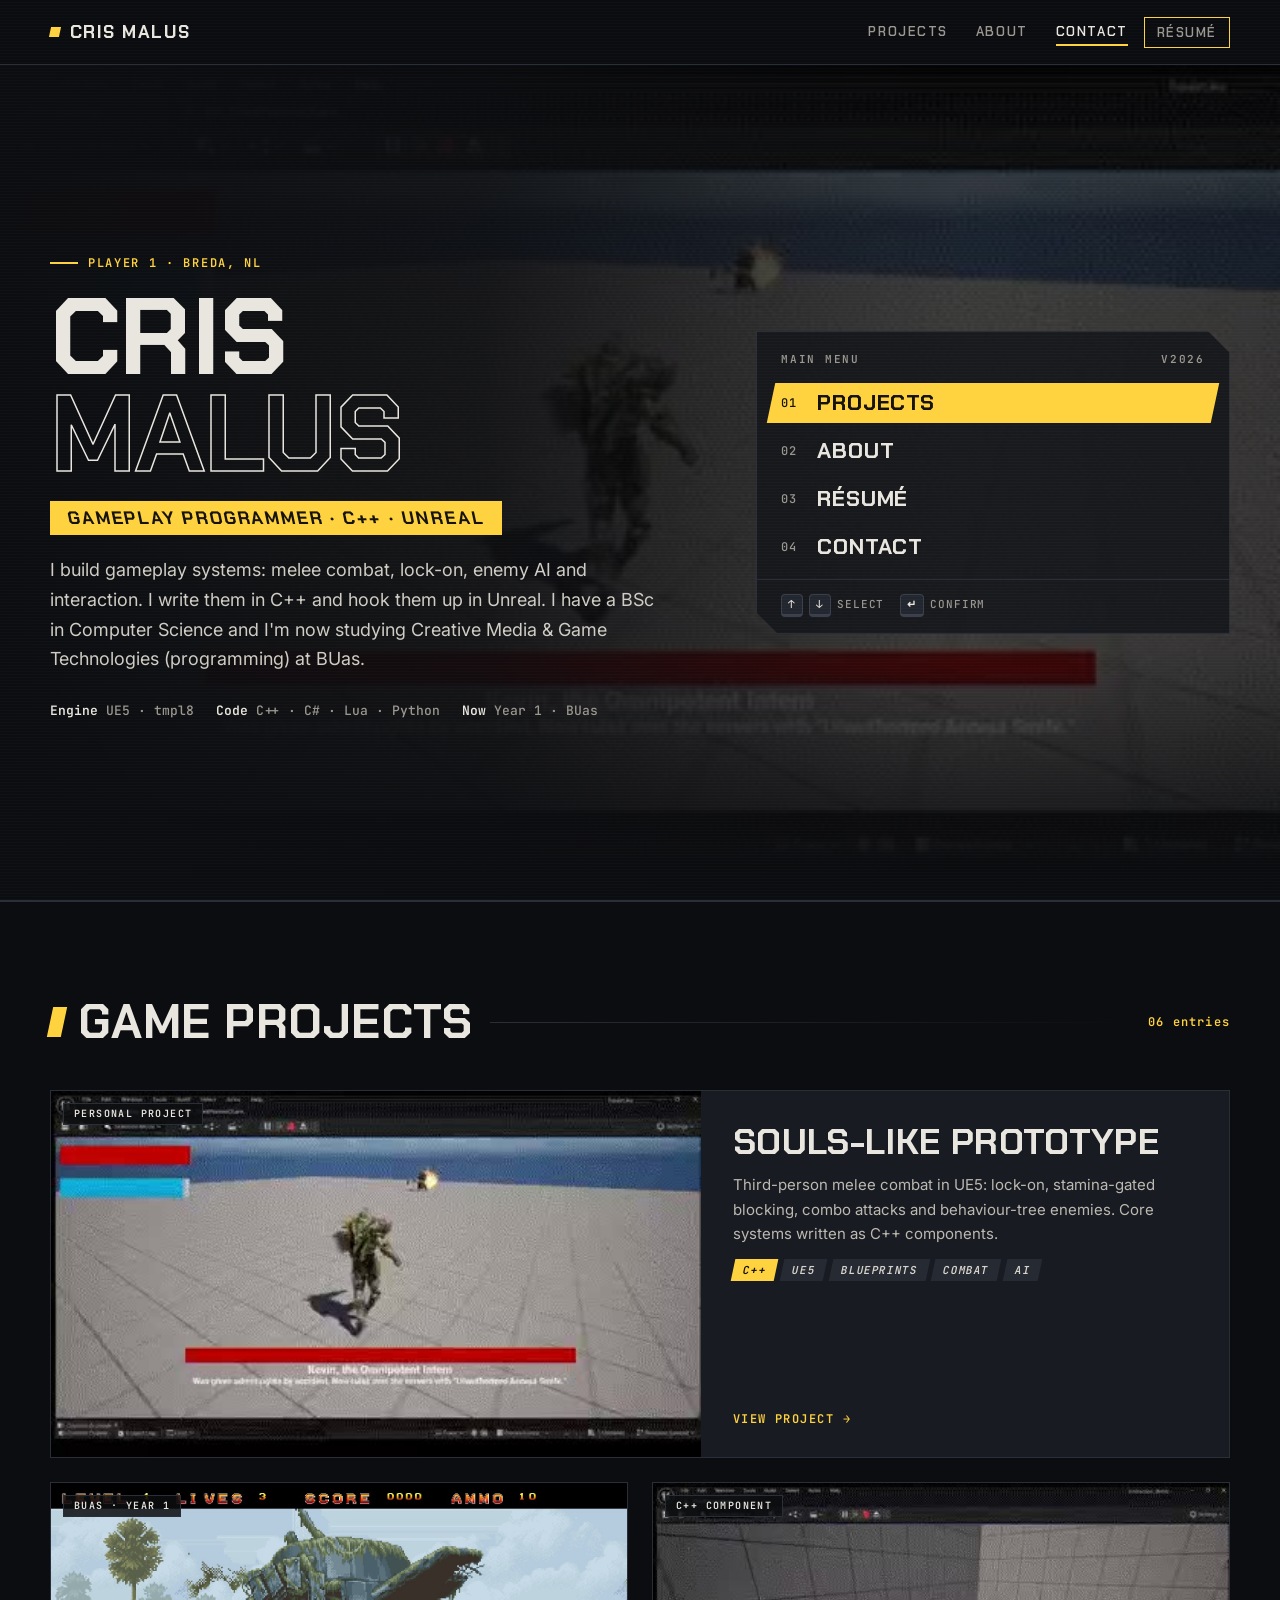
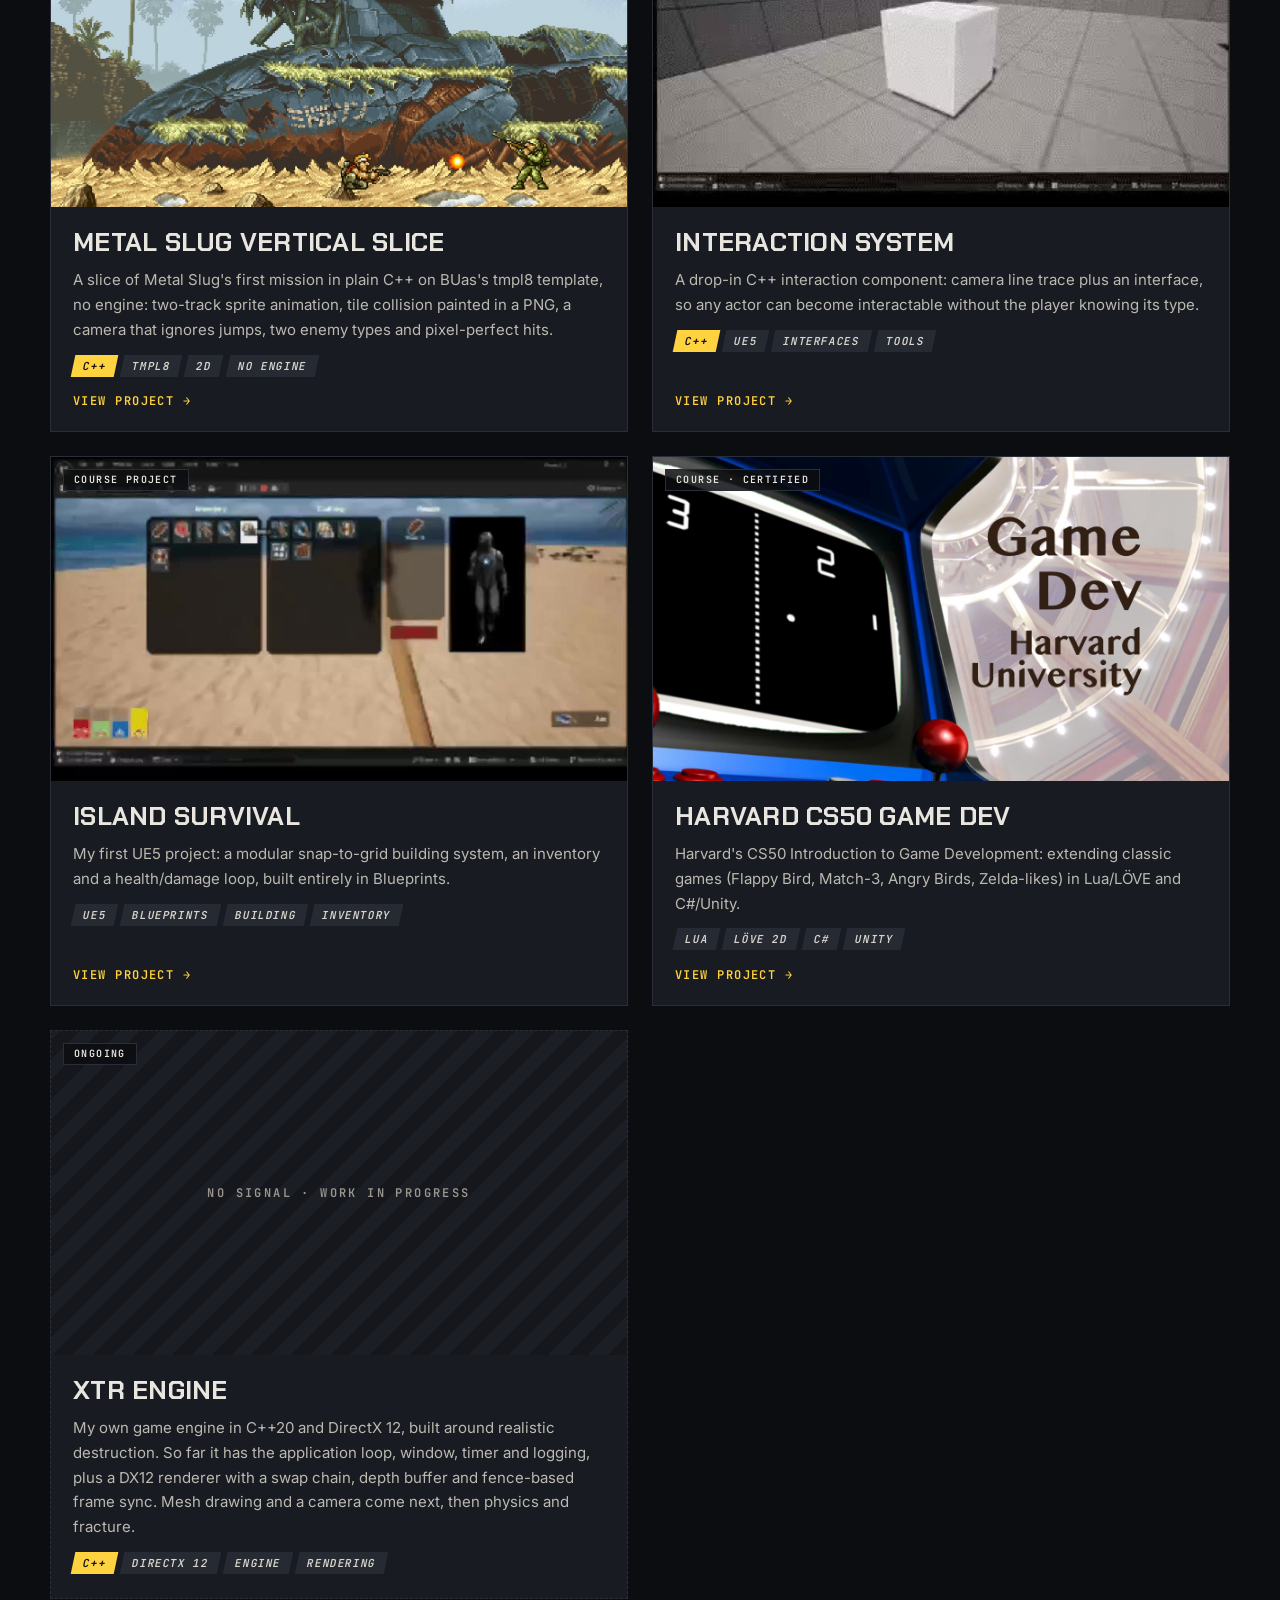
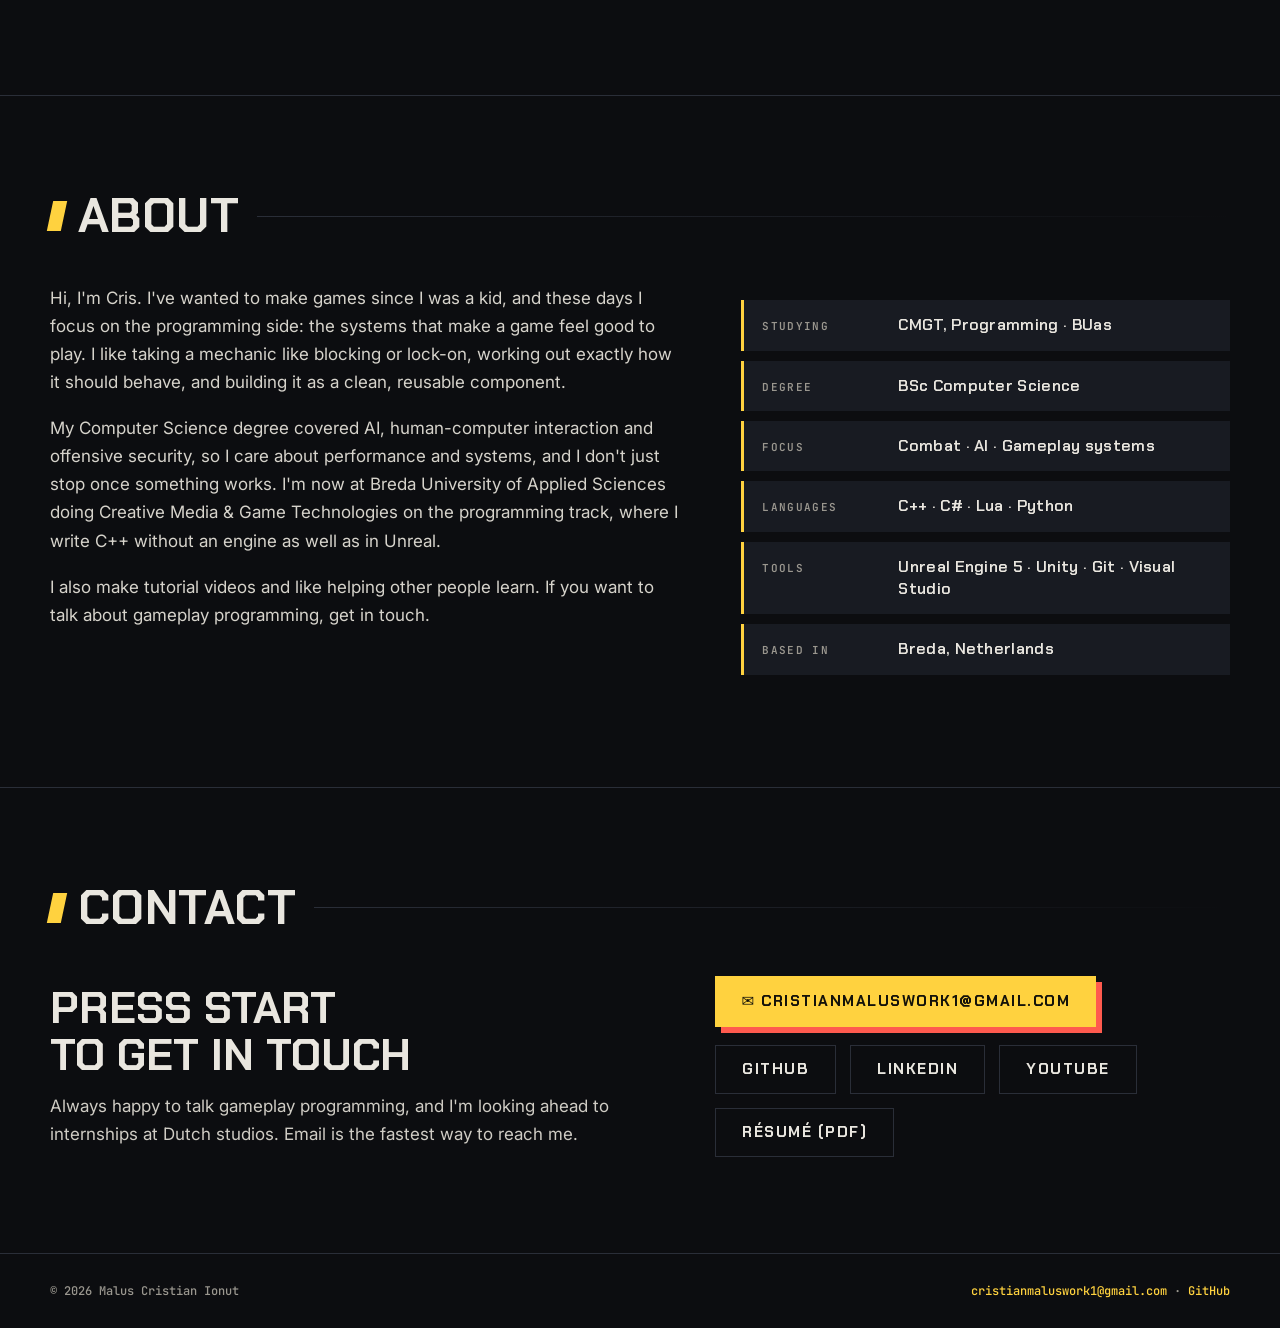
==== commit 4b86989e: "Add Metal Slug Vertical Slice project page Replaces the in-development card with a full project page" ====
--- a/index.html
+++ b/index.html
@@ -56,6 +56,9 @@
 <a class="card feature reveal" href="projects/souls-like.html">
   <div class="media"><span class="badge">Personal project</span><video data-auto muted loop playsinline preload="none" poster="media/souls-combat.jpg" aria-label="Souls-like Prototype gameplay"><source src="media/souls-combat.mp4" type="video/mp4"></video></div>
   <div class="body"><h3>Souls-like Prototype</h3><p>Third-person melee combat in UE5: lock-on, stamina-gated blocking, combo attacks and behaviour-tree enemies. Core systems written as C++ components.</p><ul class="tags"><li class="cpp">C++</li><li class="">UE5</li><li class="">Blueprints</li><li class="">Combat</li><li class="">AI</li></ul><span class="go">View project →</span></div>
+</a><a class="card reveal" href="projects/metal-slug.html">
+  <div class="media"><span class="badge">BUas · Year 1</span><video data-auto muted loop playsinline preload="none" poster="media/ms-cover.jpg" aria-label="Metal Slug Vertical Slice gameplay"><source src="media/ms-loop.mp4" type="video/mp4"></video></div>
+  <div class="body"><h3>Metal Slug Vertical Slice</h3><p>A slice of Metal Slug's first mission in plain C++ on BUas's tmpl8 template, no engine: two-track sprite animation, tile collision painted in a PNG, a camera that ignores jumps, two enemy types and pixel-perfect hits.</p><ul class="tags"><li class="cpp">C++</li><li class="">tmpl8</li><li class="">2D</li><li class="">No engine</li></ul><span class="go">View project →</span></div>
 </a><a class="card reveal" href="projects/interaction-system.html">
   <div class="media"><span class="badge">C++ component</span><video data-auto muted loop playsinline preload="none" poster="media/interact.jpg" aria-label="Interaction System gameplay"><source src="media/interact.mp4" type="video/mp4"></video></div>
   <div class="body"><h3>Interaction System</h3><p>A drop-in C++ interaction component: camera line trace plus an interface, so any actor can become interactable without the player knowing its type.</p><ul class="tags"><li class="cpp">C++</li><li class="">UE5</li><li class="">Interfaces</li><li class="">Tools</li></ul><span class="go">View project →</span></div>
@@ -68,9 +71,6 @@
 </a><div class="card wip reveal">
   <div class="media"><span class="badge">Ongoing</span><div class="nosignal">No signal · work in progress</div></div>
   <div class="body"><h3>XTR Engine</h3><p>My own game engine in C++20 and DirectX 12, built around realistic destruction. So far it has the application loop, window, timer and logging, plus a DX12 renderer with a swap chain, depth buffer and fence-based frame sync. Mesh drawing and a camera come next, then physics and fracture.</p><ul class="tags"><li class="cpp">C++</li><li>DirectX 12</li><li>Engine</li><li>Rendering</li></ul></div>
-</div><div class="card wip reveal">
-  <div class="media"><span class="badge">In development</span><div class="nosignal">No signal · coming soon</div></div>
-  <div class="body"><h3>Metal Slug Vertical Slice</h3><p>A Metal Slug 1 slice in plain C++ on BUas's tmpl8 template: no engine, my own sprite animation, collision and game loop. Code goes up on GitHub once the block is handed in.</p><ul class="tags"><li class="cpp">C++</li><li>tmpl8</li><li>2D</li><li>No engine</li></ul></div>
 </div>
     </div>
   </div>
--- a/style.css
+++ b/style.css
@@ -244,6 +244,8 @@
 
 .trailer { margin-top: 36px; aspect-ratio: 16/9; background: #000; border: 1px solid var(--line); }
 .trailer iframe { width: 100%; height: 100%; border: 0; display: block; }
+.trailer video { width: 100%; height: 100%; display: block; object-fit: contain; }
+.p-hero .note { font-size: 13px; color: var(--muted); margin: 18px 0 0; max-width: 60em; }
 
 .feature-block { padding: 64px 0; border-bottom: 1px solid var(--line); }
 .feature-block:last-of-type { border-bottom: 0; }
